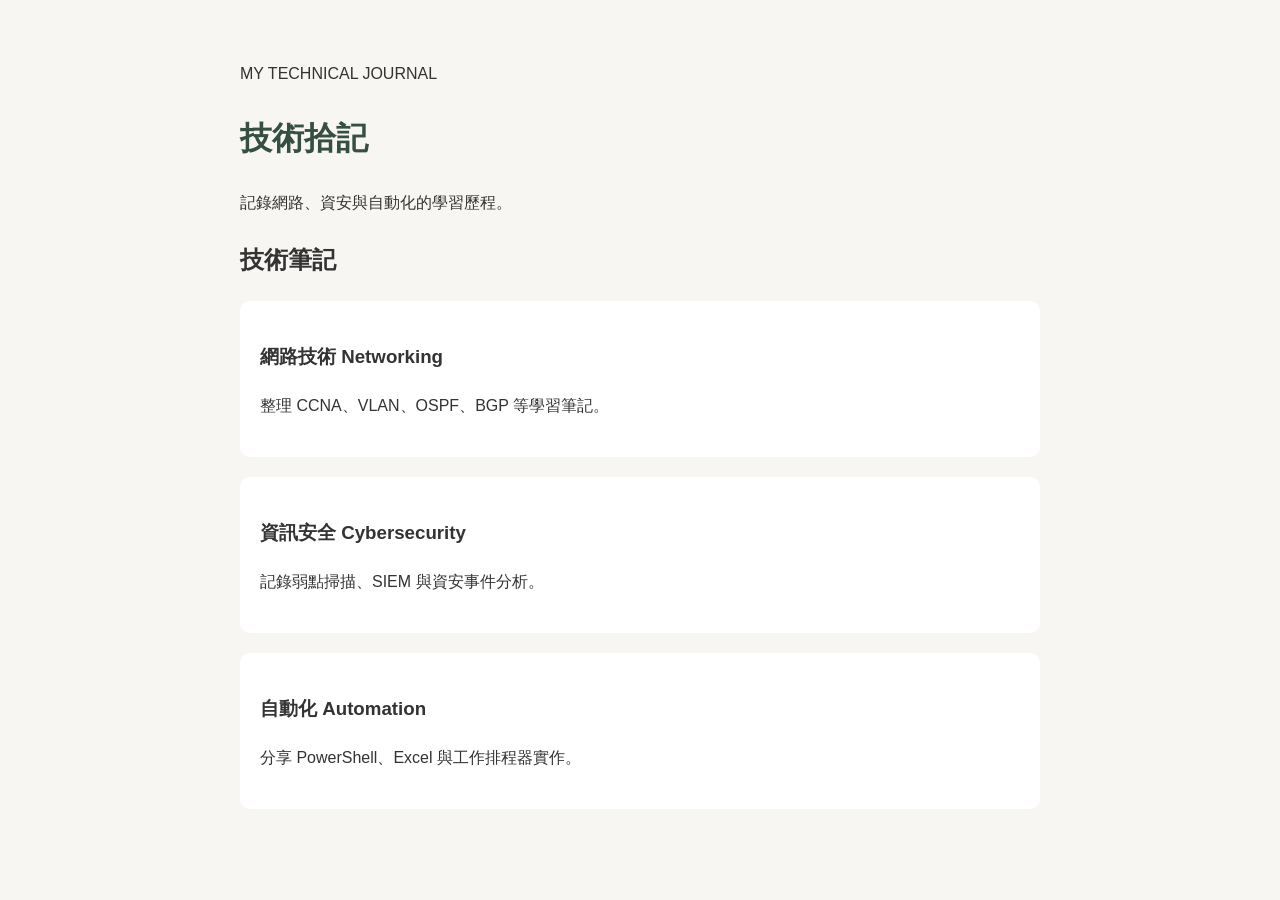
==== index.html @ 9b8f561e "Update index.html" ====
<!DOCTYPE html>
<html lang="zh-Hant">
<head>
  <meta charset="UTF-8">
  <meta name="viewport" content="width=device-width, initial-scale=1.0">
  <title>技術筆記 | Technical Notes</title>
  <style>
    body {
      max-width: 800px;
      margin: 60px auto;
      padding: 0 24px;
      background: #f7f6f2;
      color: #333;
      font-family: Arial, sans-serif;
      line-height: 1.8;
    }
    h1 { color: #354f42; }
    a { color: #47745d; }
    article {
      background: white;
      padding: 20px;
      margin: 20px 0;
      border-radius: 10px;
    }
  </style>
</head>
<body>
  <p>MY TECHNICAL JOURNAL</p>
  <h1>技術拾記</h1>
  <p>記錄網路、資安與自動化的學習歷程。</p>

  <h2>技術筆記</h2>

  <article>
    <h3>網路技術 Networking</h3>
    <p>整理 CCNA、VLAN、OSPF、BGP 等學習筆記。</p>
  </article>

  <article>
    <h3>資訊安全 Cybersecurity</h3>
    <p>記錄弱點掃描、SIEM 與資安事件分析。</p>
  </article>

  <article>
    <h3>自動化 Automation</h3>
    <p>分享 PowerShell、Excel 與工作排程器實作。</p>
  </article>
</body>
</html>
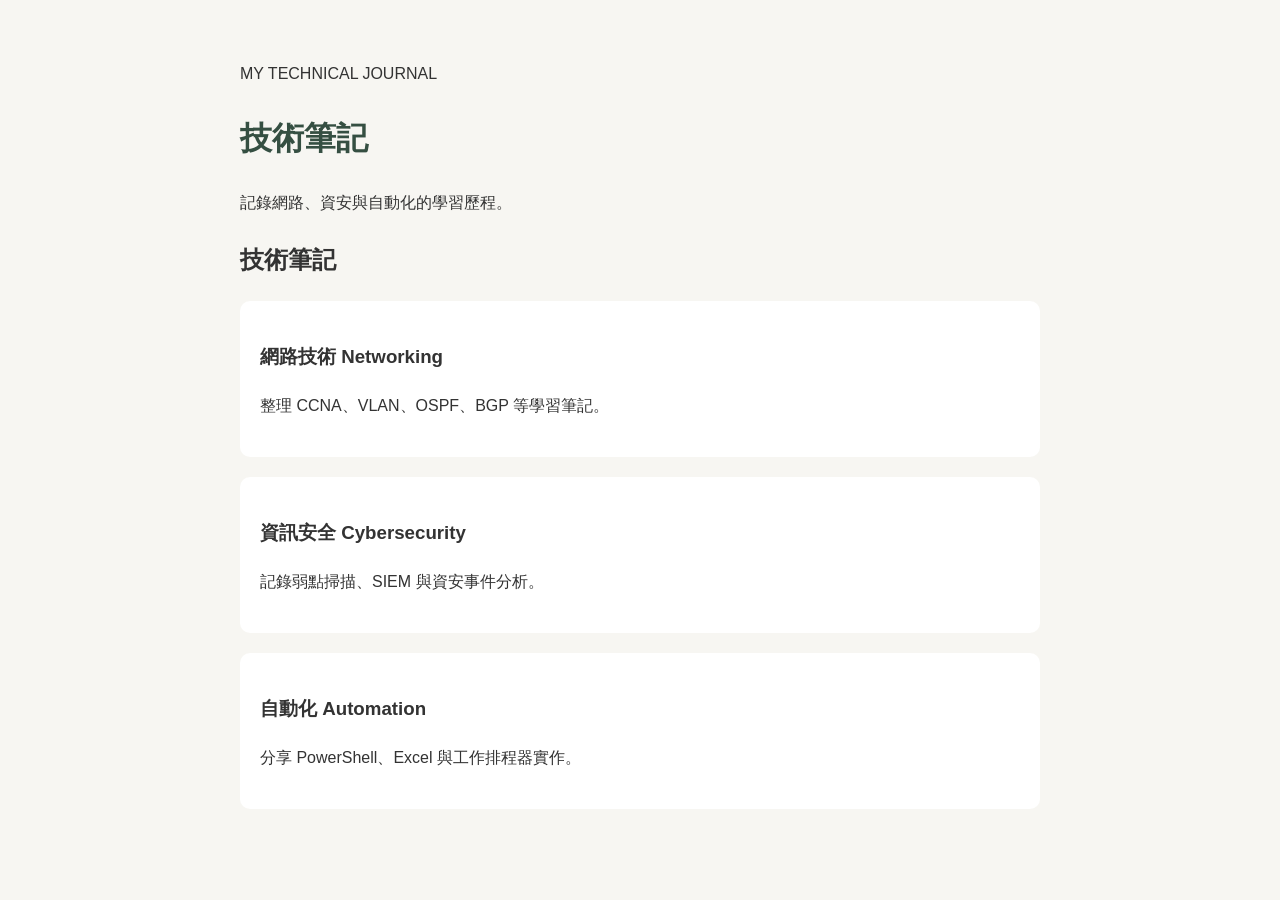
==== commit 5c6215e8: "Update index.html" ====
--- a/index.html
+++ b/index.html
@@ -27,7 +27,7 @@
 </head>
 <body>
   <p>MY TECHNICAL JOURNAL</p>
-  <h1>技術拾記</h1>
+  <h1>技術筆記</h1>
   <p>記錄網路、資安與自動化的學習歷程。</p>
 
   <h2>技術筆記</h2>
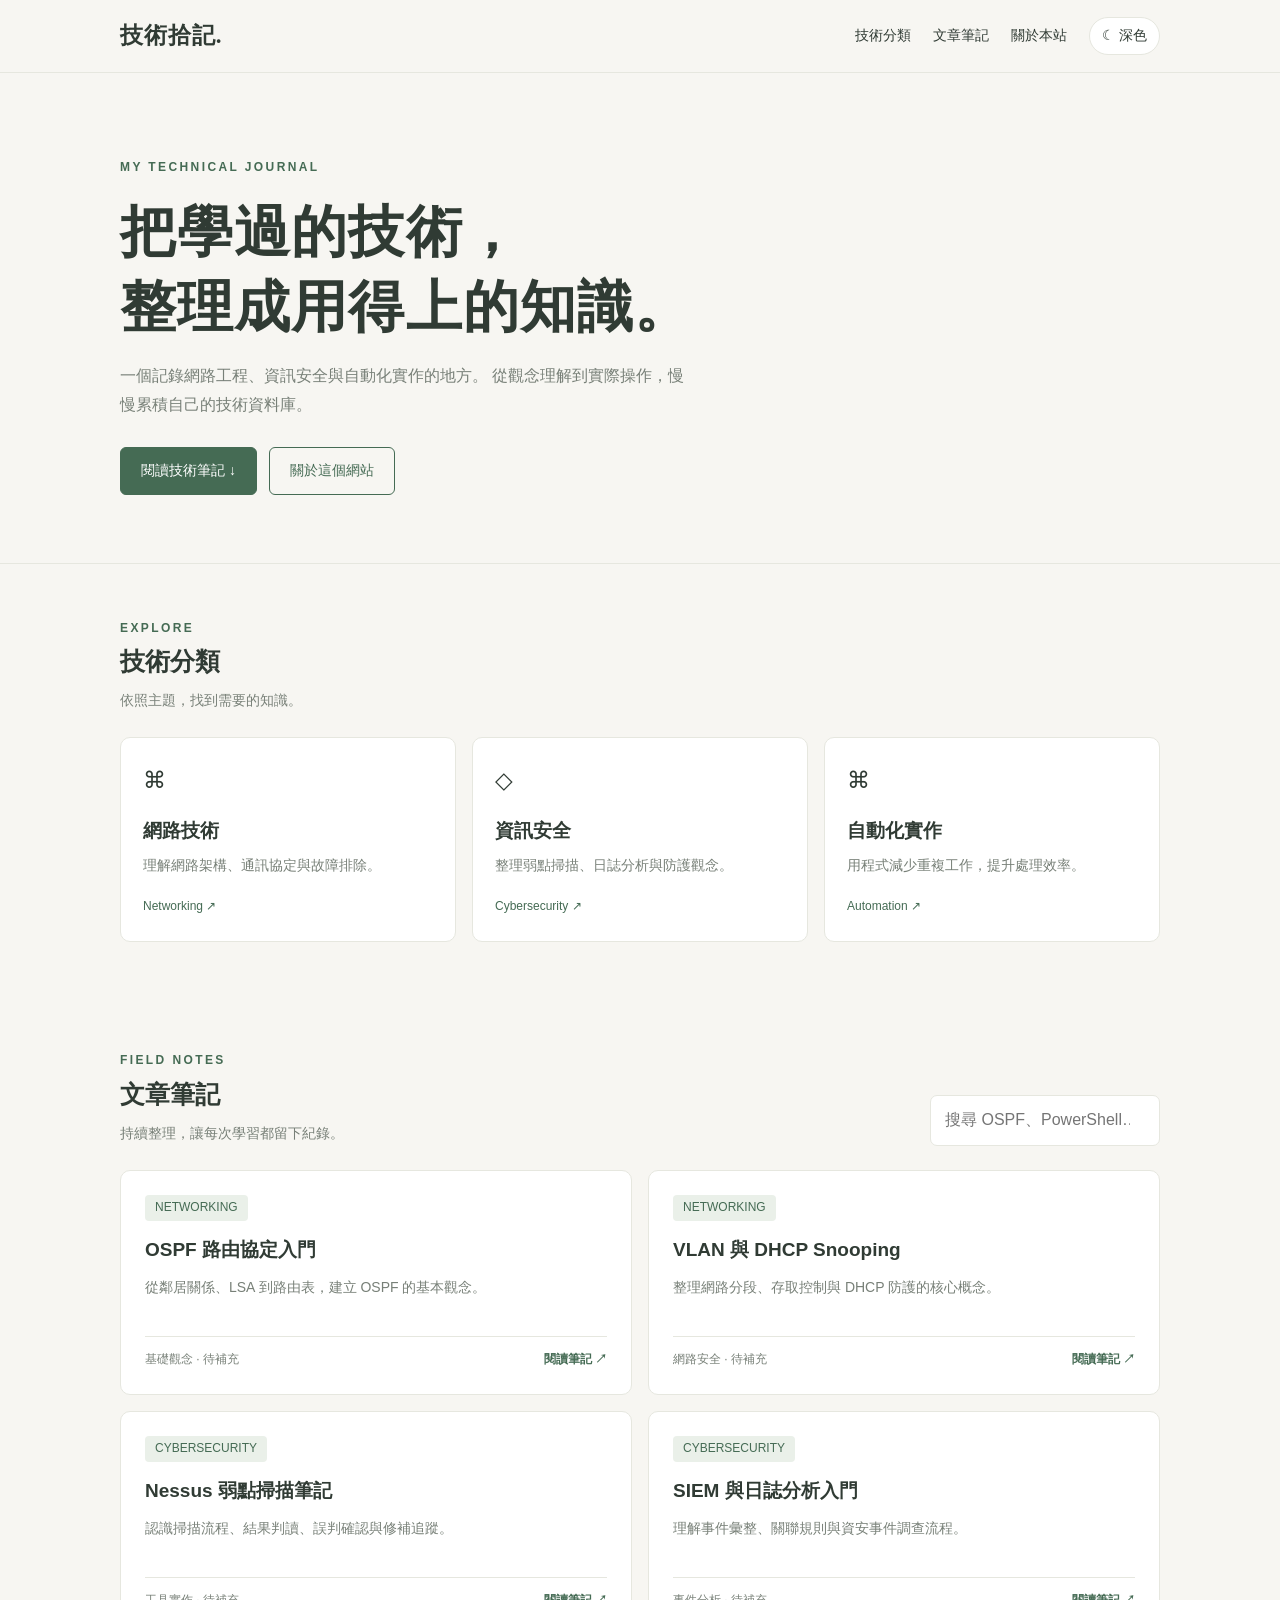
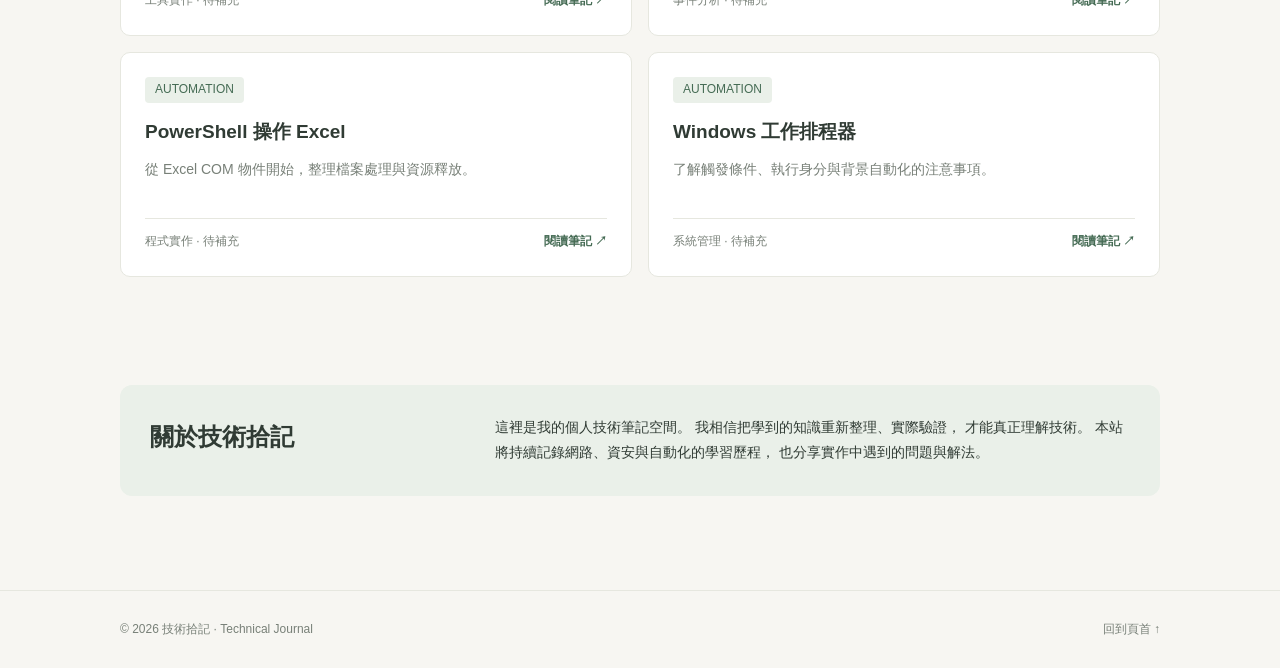
==== commit d5f49c66: "Update index.html" ====
--- a/index.html
+++ b/index.html
@@ -3,48 +3,547 @@
 <html lang="zh-Hant">
 <head>
   <meta charset="UTF-8">
-  <meta name="viewport" content="width=device-width, initial-scale=1.0">
-  <title>技術筆記 | Technical Notes</title>
+  <meta name="viewport" content="width=device-width, initial-scale=1">
+  <meta name="theme-color" content="#f7f6f2">
+  <meta name="description" content="整理網路工程、資訊安全與自動化技術的學習筆記。">
+  <title>技術拾記 | Technical Journal</title>
+
   <style>
+    :root {
+      color-scheme: light;
+      --bg: #f7f6f2;
+      --surface: #ffffff;
+      --text: #303b34;
+      --muted: #788078;
+      --accent: #456b54;
+      --border: #e6e7df;
+      --soft: #eaf0e9;
+      --code: #edf0e9;
+    }
+
+    body.dark {
+      color-scheme: dark;
+      --bg: #1d2420;
+      --surface: #28312b;
+      --text: #e7ece6;
+      --muted: #b1bcb2;
+      --accent: #a8c9ad;
+      --border: #414a42;
+      --soft: #344438;
+      --code: #313b34;
+    }
+
+    * { box-sizing: border-box; }
+
+    html { scroll-behavior: smooth; }
+
     body {
-      max-width: 800px;
-      margin: 60px auto;
-      padding: 0 24px;
-      background: #f7f6f2;
-      color: #333;
-      font-family: Arial, sans-serif;
+      margin: 0;
+      background: var(--bg);
+      color: var(--text);
+      font-family: -apple-system, BlinkMacSystemFont,
+        "Segoe UI", "Noto Sans TC", sans-serif;
       line-height: 1.8;
-    }
-    h1 { color: #354f42; }
-    a { color: #47745d; }
-    article {
-      background: white;
-      padding: 20px;
-      margin: 20px 0;
+      transition: background .2s, color .2s;
+    }
+
+    a {
+      color: inherit;
+      text-decoration: none;
+    }
+
+    a:focus-visible, button:focus-visible,
+    input:focus-visible {
+      outline: 2px solid var(--accent);
+      outline-offset: 4px;
+    }
+
+    button, input { font: inherit; }
+
+    button { cursor: pointer; }
+
+    .wrap {
+      width: min(1040px, calc(100% - 40px));
+      margin: auto;
+    }
+
+    .topbar {
+      border-bottom: 1px solid var(--border);
+      background: var(--bg);
+    }
+
+    .nav {
+      min-height: 72px;
+      display: flex;
+      align-items: center;
+      justify-content: space-between;
+      gap: 20px;
+    }
+
+    .brand {
+      font-family: Georgia, serif;
+      font-size: 23px;
+      font-weight: 700;
+      letter-spacing: .04em;
+    }
+
+    .navlinks {
+      display: flex;
+      align-items: center;
+      gap: 22px;
+      font-size: 14px;
+    }
+
+    .navlinks a:hover { color: var(--accent); }
+
+    .theme-btn {
+      background: var(--surface);
+      color: var(--text);
+      border: 1px solid var(--border);
+      border-radius: 50px;
+      padding: 5px 12px;
+    }
+
+    .hero {
+      padding: 84px 0 68px;
+      border-bottom: 1px solid var(--border);
+    }
+
+    .eyebrow {
+      color: var(--accent);
+      font-size: 12px;
+      letter-spacing: .2em;
+      font-weight: 700;
+    }
+
+    h1, h2, h3, p { margin-top: 0; }
+
+    h1 {
+      max-width: 700px;
+      margin: 16px 0;
+      font-family: Georgia, "Noto Serif TC", serif;
+      font-size: clamp(34px, 6vw, 56px);
+      line-height: 1.35;
+      letter-spacing: .02em;
+    }
+
+    .hero-desc {
+      max-width: 570px;
+      color: var(--muted);
+      font-size: 16px;
+    }
+
+    .hero-actions {
+      display: flex;
+      flex-wrap: wrap;
+      gap: 12px;
+      margin-top: 28px;
+    }
+
+    .btn {
+      display: inline-block;
+      padding: 10px 20px;
+      border-radius: 6px;
+      font-size: 14px;
+      border: 1px solid var(--accent);
+    }
+
+    .btn-primary {
+      background: var(--accent);
+      color: #fff;
+    }
+
+    body.dark .btn-primary { color: #1d2420; }
+
+    .btn-secondary { color: var(--accent); }
+
+    .section { padding: 54px 0; }
+
+    .section-head {
+      display: flex;
+      align-items: end;
+      justify-content: space-between;
+      gap: 20px;
+      margin-bottom: 24px;
+    }
+
+    .section-head h2 {
+      font-size: 25px;
+      margin-bottom: 4px;
+    }
+
+    .section-head p {
+      color: var(--muted);
+      margin-bottom: 0;
+      font-size: 14px;
+    }
+
+    .categories {
+      display: grid;
+      grid-template-columns: repeat(3, minmax(0, 1fr));
+      gap: 16px;
+    }
+
+    .category {
+      background: var(--surface);
+      border: 1px solid var(--border);
       border-radius: 10px;
+      padding: 22px;
+      transition: transform .2s, border-color .2s;
+    }
+
+    .category:hover {
+      transform: translateY(-3px);
+      border-color: var(--accent);
+    }
+
+    .category-icon {
+      font-size: 23px;
+      margin-bottom: 12px;
+    }
+
+    .category h3 { margin-bottom: 6px; }
+
+    .category p {
+      color: var(--muted);
+      font-size: 14px;
+      margin-bottom: 12px;
+    }
+
+    .category small {
+      color: var(--accent);
+      font-size: 12px;
+    }
+
+    .searchbox {
+      width: min(340px, 100%);
+      padding: 10px 14px;
+      border: 1px solid var(--border);
+      border-radius: 7px;
+      background: var(--surface);
+      color: var(--text);
+    }
+
+    .articles {
+      display: grid;
+      grid-template-columns: repeat(2, minmax(0, 1fr));
+      gap: 16px;
+    }
+
+    .article {
+      background: var(--surface);
+      border: 1px solid var(--border);
+      border-radius: 10px;
+      padding: 24px;
+      display: flex;
+      flex-direction: column;
+      min-height: 225px;
+    }
+
+    .article[hidden] { display: none; }
+
+    .tag {
+      color: var(--accent);
+      background: var(--soft);
+      display: inline-block;
+      width: fit-content;
+      padding: 2px 10px;
+      border-radius: 4px;
+      font-size: 12px;
+      margin-bottom: 12px;
+    }
+
+    .article h3 {
+      font-size: 19px;
+      margin-bottom: 8px;
+    }
+
+    .article p {
+      color: var(--muted);
+      font-size: 14px;
+      margin-bottom: 18px;
+    }
+
+    .article-foot {
+      margin-top: auto;
+      padding-top: 12px;
+      border-top: 1px solid var(--border);
+      display: flex;
+      justify-content: space-between;
+      gap: 10px;
+      color: var(--muted);
+      font-size: 12px;
+    }
+
+    .article-foot a {
+      color: var(--accent);
+      font-weight: 600;
+    }
+
+    .empty {
+      display: none;
+      color: var(--muted);
+      padding: 20px 0;
+    }
+
+    .about {
+      background: var(--soft);
+      border-radius: 12px;
+      padding: 30px;
+      display: grid;
+      grid-template-columns: 1fr 2fr;
+      gap: 28px;
+    }
+
+    .about h2 { margin-bottom: 0; }
+
+    .about p {
+      margin-bottom: 0;
+      font-size: 14px;
+    }
+
+    footer {
+      margin-top: 40px;
+      border-top: 1px solid var(--border);
+      padding: 28px 0;
+      color: var(--muted);
+      font-size: 12px;
+    }
+
+    .footer-inner {
+      display: flex;
+      justify-content: space-between;
+      flex-wrap: wrap;
+      gap: 12px;
+    }
+
+    @media (max-width: 680px) {
+      .wrap { width: calc(100% - 32px); }
+      .nav { min-height: 64px; flex-wrap: wrap; padding: 12px 0; }
+      .navlinks { gap: 12px; font-size: 12px; }
+      .brand { font-size: 20px; }
+      .hero { padding: 56px 0 48px; }
+      .categories, .articles { grid-template-columns: 1fr; }
+      .section { padding: 40px 0; }
+      .section-head { align-items: stretch; flex-direction: column; }
+      .searchbox { width: 100%; }
+      .about { grid-template-columns: 1fr; gap: 12px; padding: 22px; }
     }
   </style>
 </head>
+
 <body>
-  <p>MY TECHNICAL JOURNAL</p>
-  <h1>技術筆記</h1>
-  <p>記錄網路、資安與自動化的學習歷程。</p>
-
-  <h2>技術筆記</h2>
-
-  <article>
-    <h3>網路技術 Networking</h3>
-    <p>整理 CCNA、VLAN、OSPF、BGP 等學習筆記。</p>
-  </article>
-
-  <article>
-    <h3>資訊安全 Cybersecurity</h3>
-    <p>記錄弱點掃描、SIEM 與資安事件分析。</p>
-  </article>
-
-  <article>
-    <h3>自動化 Automation</h3>
-    <p>分享 PowerShell、Excel 與工作排程器實作。</p>
-  </article>
+  <header class="topbar">
+    <div class="wrap nav">
+      <a class="brand" href="#home">技術拾記.</a>
+
+      <nav class="navlinks" aria-label="主要導覽">
+        <a href="#categories">技術分類</a>
+        <a href="#articles">文章筆記</a>
+        <a href="#about">關於本站</a>
+        <button class="theme-btn" id="themeToggle"
+          type="button" aria-pressed="false">☾ 深色</button>
+      </nav>
+    </div>
+  </header>
+
+  <main>
+    <section class="hero" id="home">
+      <div class="wrap">
+        <div class="eyebrow">MY TECHNICAL JOURNAL</div>
+        <h1>把學過的技術，<br>整理成用得上的知識。</h1>
+        <p class="hero-desc">
+          一個記錄網路工程、資訊安全與自動化實作的地方。
+          從觀念理解到實際操作，慢慢累積自己的技術資料庫。
+        </p>
+        <div class="hero-actions">
+          <a class="btn btn-primary" href="#articles">閱讀技術筆記 ↓</a>
+          <a class="btn btn-secondary" href="#about">關於這個網站</a>
+        </div>
+      </div>
+    </section>
+
+    <section class="section" id="categories">
+      <div class="wrap">
+        <div class="section-head">
+          <div>
+            <div class="eyebrow">EXPLORE</div>
+            <h2>技術分類</h2>
+            <p>依照主題，找到需要的知識。</p>
+          </div>
+        </div>
+
+        <div class="categories">
+          <a class="category" href="#articles" data-filter="network">
+            <div class="category-icon">⌘</div>
+            <h3>網路技術</h3>
+            <p>理解網路架構、通訊協定與故障排除。</p>
+            <small>Networking ↗</small>
+          </a>
+
+          <a class="category" href="#articles" data-filter="security">
+            <div class="category-icon">◇</div>
+            <h3>資訊安全</h3>
+            <p>整理弱點掃描、日誌分析與防護觀念。</p>
+            <small>Cybersecurity ↗</small>
+          </a>
+
+          <a class="category" href="#articles" data-filter="automation">
+            <div class="category-icon">⌘</div>
+            <h3>自動化實作</h3>
+            <p>用程式減少重複工作，提升處理效率。</p>
+            <small>Automation ↗</small>
+          </a>
+        </div>
+      </div>
+    </section>
+
+    <section class="section" id="articles">
+      <div class="wrap">
+        <div class="section-head">
+          <div>
+            <div class="eyebrow">FIELD NOTES</div>
+            <h2>文章筆記</h2>
+            <p>持續整理，讓每次學習都留下紀錄。</p>
+          </div>
+          <label>
+            <span hidden>搜尋文章</span>
+            <input class="searchbox" id="search"
+              type="search" placeholder="搜尋 OSPF、PowerShell…"
+              aria-label="搜尋文章">
+          </label>
+        </div>
+
+        <div class="articles" id="articleList">
+          <article class="article" data-category="network">
+            <span class="tag">NETWORKING</span>
+            <h3>OSPF 路由協定入門</h3>
+            <p>從鄰居關係、LSA 到路由表，建立 OSPF 的基本觀念。</p>
+            <div class="article-foot">
+              <span>基礎觀念 · 待補充</span>
+              <a href="notes/ospf.html">閱讀筆記 ↗</a>
+            </div>
+          </article>
+
+          <article class="article" data-category="network">
+            <span class="tag">NETWORKING</span>
+            <h3>VLAN 與 DHCP Snooping</h3>
+            <p>整理網路分段、存取控制與 DHCP 防護的核心概念。</p>
+            <div class="article-foot">
+              <span>網路安全 · 待補充</span>
+              <a href="notes/vlan-dhcp-snooping.html">閱讀筆記 ↗</a>
+            </div>
+          </article>
+
+          <article class="article" data-category="security">
+            <span class="tag">CYBERSECURITY</span>
+            <h3>Nessus 弱點掃描筆記</h3>
+            <p>認識掃描流程、結果判讀、誤判確認與修補追蹤。</p>
+            <div class="article-foot">
+              <span>工具實作 · 待補充</span>
+              <a href="notes/nessus.html">閱讀筆記 ↗</a>
+            </div>
+          </article>
+
+          <article class="article" data-category="security">
+            <span class="tag">CYBERSECURITY</span>
+            <h3>SIEM 與日誌分析入門</h3>
+            <p>理解事件彙整、關聯規則與資安事件調查流程。</p>
+            <div class="article-foot">
+              <span>事件分析 · 待補充</span>
+              <a href="notes/siem.html">閱讀筆記 ↗</a>
+            </div>
+          </article>
+
+          <article class="article" data-category="automation">
+            <span class="tag">AUTOMATION</span>
+            <h3>PowerShell 操作 Excel</h3>
+            <p>從 Excel COM 物件開始，整理檔案處理與資源釋放。</p>
+            <div class="article-foot">
+              <span>程式實作 · 待補充</span>
+              <a href="notes/powershell-excel.html">閱讀筆記 ↗</a>
+            </div>
+          </article>
+
+          <article class="article" data-category="automation">
+            <span class="tag">AUTOMATION</span>
+            <h3>Windows 工作排程器</h3>
+            <p>了解觸發條件、執行身分與背景自動化的注意事項。</p>
+            <div class="article-foot">
+              <span>系統管理 · 待補充</span>
+              <a href="notes/task-scheduler.html">閱讀筆記 ↗</a>
+            </div>
+          </article>
+        </div>
+
+        <p class="empty" id="emptyMessage">找不到符合條件的筆記，試試其他關鍵字。</p>
+      </div>
+    </section>
+
+    <section class="section" id="about">
+      <div class="wrap">
+        <div class="about">
+          <h2>關於技術拾記</h2>
+          <p>
+            這裡是我的個人技術筆記空間。
+            我相信把學到的知識重新整理、實際驗證，
+            才能真正理解技術。
+            本站將持續記錄網路、資安與自動化的學習歷程，
+            也分享實作中遇到的問題與解法。
+          </p>
+        </div>
+      </div>
+    </section>
+  </main>
+
+  <footer>
+    <div class="wrap footer-inner">
+      <span>© <span id="year"></span> 技術拾記 · Technical Journal</span>
+      <a href="#home">回到頁首 ↑</a>
+    </div>
+  </footer>
+
+  <script>
+    const search = document.getElementById("search");
+    const articles = [...document.querySelectorAll(".article")];
+    const emptyMessage = document.getElementById("emptyMessage");
+    const themeToggle = document.getElementById("themeToggle");
+
+    function filterArticles(category = "all") {
+      const keyword = search.value.trim().toLowerCase();
+      let visibleCount = 0;
+
+      articles.forEach(article => {
+        const matchesCategory =
+          category === "all" || article.dataset.category === category;
+        const matchesKeyword =
+          article.textContent.toLowerCase().includes(keyword);
+        const visible = matchesCategory && matchesKeyword;
+
+        article.hidden = !visible;
+        if (visible) visibleCount++;
+      });
+
+      emptyMessage.style.display = visibleCount ? "none" : "block";
+    }
+
+    search.addEventListener("input", () => filterArticles());
+
+    document.querySelectorAll("[data-filter]").forEach(link => {
+      link.addEventListener("click", () => {
+        search.value = "";
+        filterArticles(link.dataset.filter);
+      });
+    });
+
+    themeToggle.addEventListener("click", () => {
+      const dark = document.body.classList.toggle("dark");
+      themeToggle.textContent = dark ? "☀ 淺色" : "☾ 深色";
+      themeToggle.setAttribute("aria-pressed", String(dark));
+    });
+
+    document.getElementById("year").textContent =
+      new Date().getFullYear();
+  </script>
 </body>
 </html>
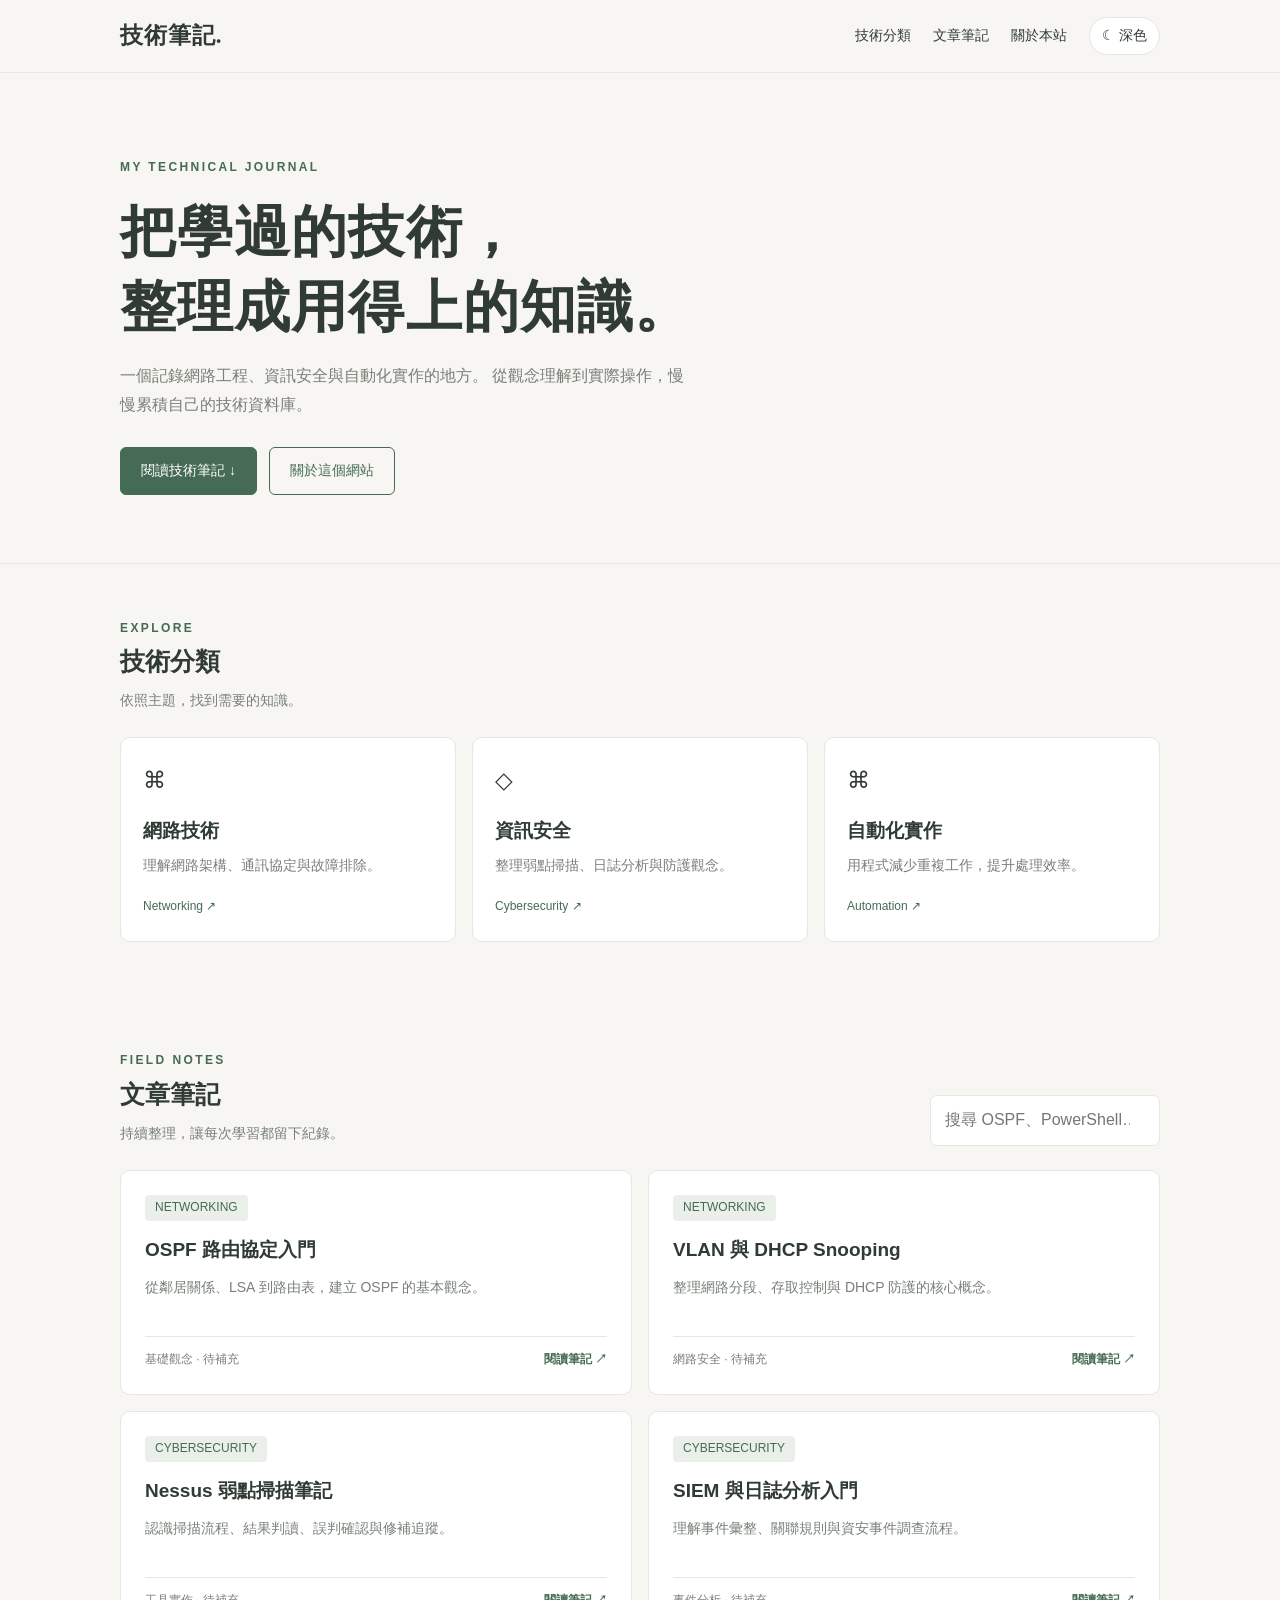
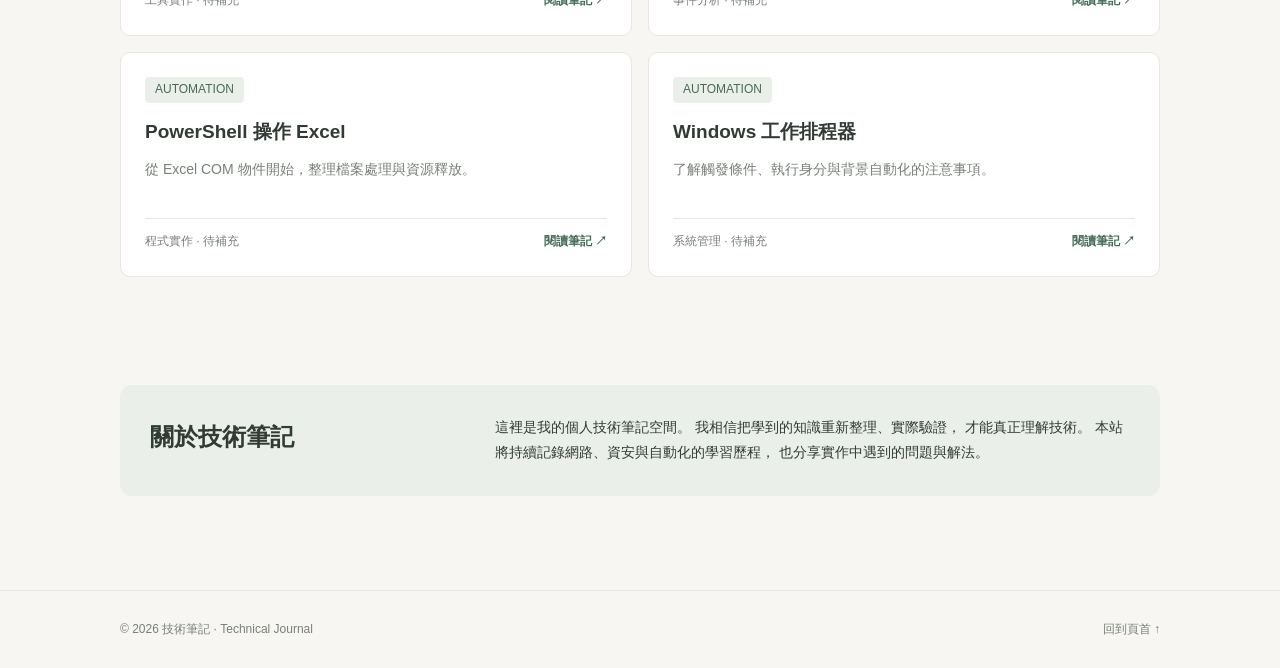
==== commit c12b8479: "Update index.html" ====
--- a/index.html
+++ b/index.html
@@ -6,7 +6,7 @@
   <meta name="viewport" content="width=device-width, initial-scale=1">
   <meta name="theme-color" content="#f7f6f2">
   <meta name="description" content="整理網路工程、資訊安全與自動化技術的學習筆記。">
-  <title>技術拾記 | Technical Journal</title>
+  <title>技術筆記 | Technical Journal</title>
 
   <style>
     :root {
@@ -335,7 +335,7 @@
 <body>
   <header class="topbar">
     <div class="wrap nav">
-      <a class="brand" href="#home">技術拾記.</a>
+      <a class="brand" href="#home">技術筆記.</a>
 
       <nav class="navlinks" aria-label="主要導覽">
         <a href="#categories">技術分類</a>
@@ -483,7 +483,7 @@
     <section class="section" id="about">
       <div class="wrap">
         <div class="about">
-          <h2>關於技術拾記</h2>
+          <h2>關於技術筆記</h2>
           <p>
             這裡是我的個人技術筆記空間。
             我相信把學到的知識重新整理、實際驗證，
@@ -498,7 +498,7 @@
 
   <footer>
     <div class="wrap footer-inner">
-      <span>© <span id="year"></span> 技術拾記 · Technical Journal</span>
+      <span>© <span id="year"></span> 技術筆記 · Technical Journal</span>
       <a href="#home">回到頁首 ↑</a>
     </div>
   </footer>
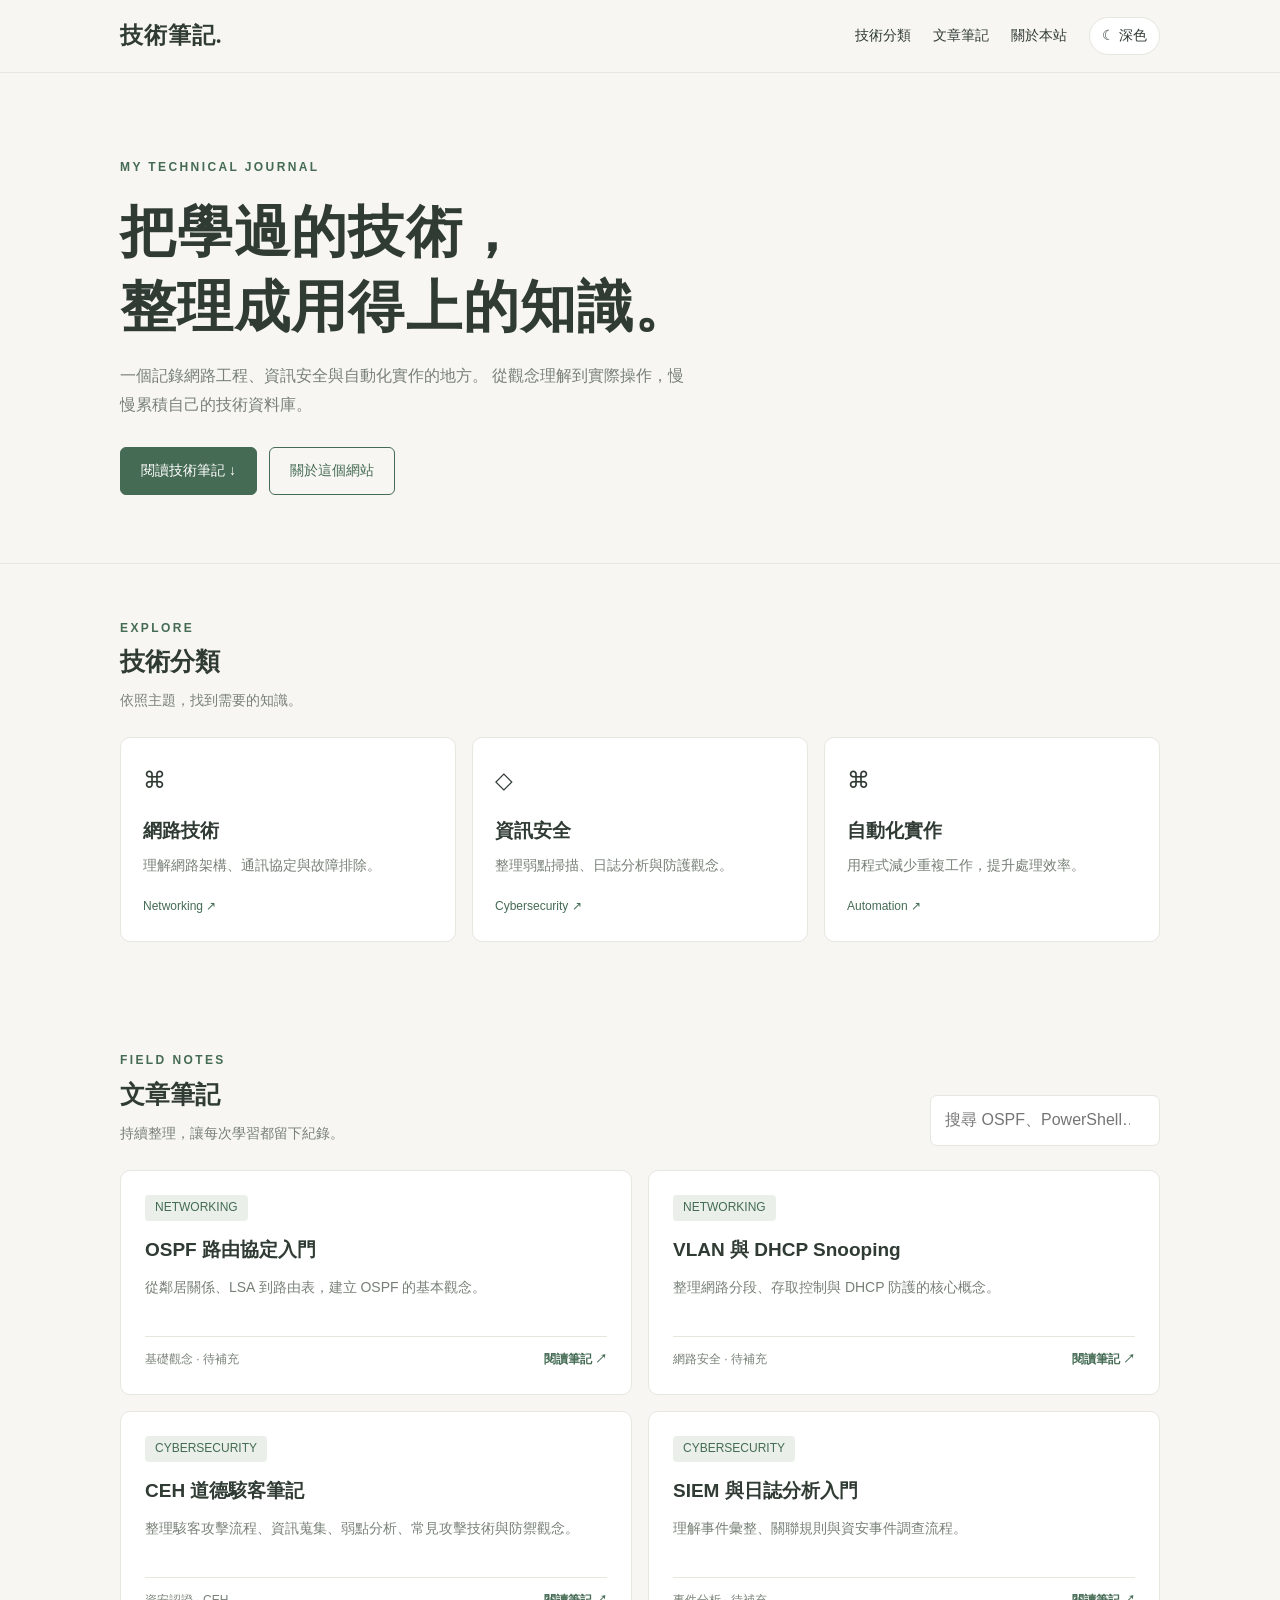
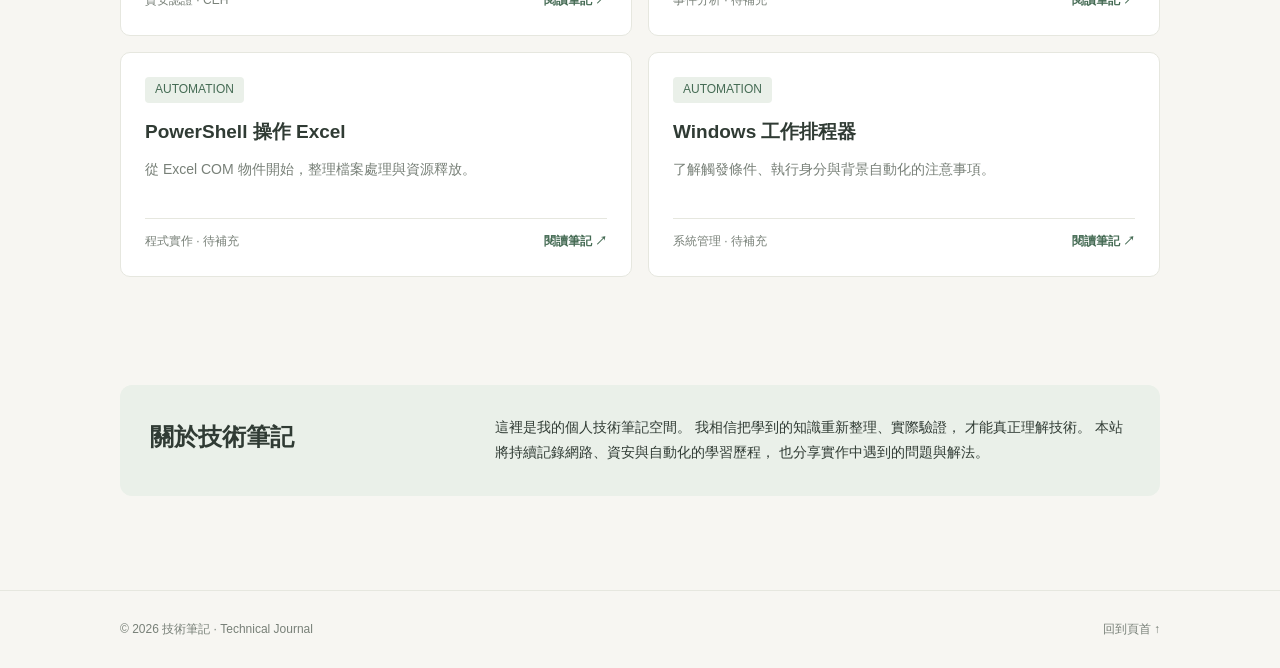
==== commit e11e2d8c: "Update index.html" ====
--- a/index.html
+++ b/index.html
@@ -6,330 +6,11 @@
   <meta name="viewport" content="width=device-width, initial-scale=1">
   <meta name="theme-color" content="#f7f6f2">
   <meta name="description" content="整理網路工程、資訊安全與自動化技術的學習筆記。">
+
   <title>技術筆記 | Technical Journal</title>
 
-  <style>
-    :root {
-      color-scheme: light;
-      --bg: #f7f6f2;
-      --surface: #ffffff;
-      --text: #303b34;
-      --muted: #788078;
-      --accent: #456b54;
-      --border: #e6e7df;
-      --soft: #eaf0e9;
-      --code: #edf0e9;
-    }
-
-    body.dark {
-      color-scheme: dark;
-      --bg: #1d2420;
-      --surface: #28312b;
-      --text: #e7ece6;
-      --muted: #b1bcb2;
-      --accent: #a8c9ad;
-      --border: #414a42;
-      --soft: #344438;
-      --code: #313b34;
-    }
-
-    * { box-sizing: border-box; }
-
-    html { scroll-behavior: smooth; }
-
-    body {
-      margin: 0;
-      background: var(--bg);
-      color: var(--text);
-      font-family: -apple-system, BlinkMacSystemFont,
-        "Segoe UI", "Noto Sans TC", sans-serif;
-      line-height: 1.8;
-      transition: background .2s, color .2s;
-    }
-
-    a {
-      color: inherit;
-      text-decoration: none;
-    }
-
-    a:focus-visible, button:focus-visible,
-    input:focus-visible {
-      outline: 2px solid var(--accent);
-      outline-offset: 4px;
-    }
-
-    button, input { font: inherit; }
-
-    button { cursor: pointer; }
-
-    .wrap {
-      width: min(1040px, calc(100% - 40px));
-      margin: auto;
-    }
-
-    .topbar {
-      border-bottom: 1px solid var(--border);
-      background: var(--bg);
-    }
-
-    .nav {
-      min-height: 72px;
-      display: flex;
-      align-items: center;
-      justify-content: space-between;
-      gap: 20px;
-    }
-
-    .brand {
-      font-family: Georgia, serif;
-      font-size: 23px;
-      font-weight: 700;
-      letter-spacing: .04em;
-    }
-
-    .navlinks {
-      display: flex;
-      align-items: center;
-      gap: 22px;
-      font-size: 14px;
-    }
-
-    .navlinks a:hover { color: var(--accent); }
-
-    .theme-btn {
-      background: var(--surface);
-      color: var(--text);
-      border: 1px solid var(--border);
-      border-radius: 50px;
-      padding: 5px 12px;
-    }
-
-    .hero {
-      padding: 84px 0 68px;
-      border-bottom: 1px solid var(--border);
-    }
-
-    .eyebrow {
-      color: var(--accent);
-      font-size: 12px;
-      letter-spacing: .2em;
-      font-weight: 700;
-    }
-
-    h1, h2, h3, p { margin-top: 0; }
-
-    h1 {
-      max-width: 700px;
-      margin: 16px 0;
-      font-family: Georgia, "Noto Serif TC", serif;
-      font-size: clamp(34px, 6vw, 56px);
-      line-height: 1.35;
-      letter-spacing: .02em;
-    }
-
-    .hero-desc {
-      max-width: 570px;
-      color: var(--muted);
-      font-size: 16px;
-    }
-
-    .hero-actions {
-      display: flex;
-      flex-wrap: wrap;
-      gap: 12px;
-      margin-top: 28px;
-    }
-
-    .btn {
-      display: inline-block;
-      padding: 10px 20px;
-      border-radius: 6px;
-      font-size: 14px;
-      border: 1px solid var(--accent);
-    }
-
-    .btn-primary {
-      background: var(--accent);
-      color: #fff;
-    }
-
-    body.dark .btn-primary { color: #1d2420; }
-
-    .btn-secondary { color: var(--accent); }
-
-    .section { padding: 54px 0; }
-
-    .section-head {
-      display: flex;
-      align-items: end;
-      justify-content: space-between;
-      gap: 20px;
-      margin-bottom: 24px;
-    }
-
-    .section-head h2 {
-      font-size: 25px;
-      margin-bottom: 4px;
-    }
-
-    .section-head p {
-      color: var(--muted);
-      margin-bottom: 0;
-      font-size: 14px;
-    }
-
-    .categories {
-      display: grid;
-      grid-template-columns: repeat(3, minmax(0, 1fr));
-      gap: 16px;
-    }
-
-    .category {
-      background: var(--surface);
-      border: 1px solid var(--border);
-      border-radius: 10px;
-      padding: 22px;
-      transition: transform .2s, border-color .2s;
-    }
-
-    .category:hover {
-      transform: translateY(-3px);
-      border-color: var(--accent);
-    }
-
-    .category-icon {
-      font-size: 23px;
-      margin-bottom: 12px;
-    }
-
-    .category h3 { margin-bottom: 6px; }
-
-    .category p {
-      color: var(--muted);
-      font-size: 14px;
-      margin-bottom: 12px;
-    }
-
-    .category small {
-      color: var(--accent);
-      font-size: 12px;
-    }
-
-    .searchbox {
-      width: min(340px, 100%);
-      padding: 10px 14px;
-      border: 1px solid var(--border);
-      border-radius: 7px;
-      background: var(--surface);
-      color: var(--text);
-    }
-
-    .articles {
-      display: grid;
-      grid-template-columns: repeat(2, minmax(0, 1fr));
-      gap: 16px;
-    }
-
-    .article {
-      background: var(--surface);
-      border: 1px solid var(--border);
-      border-radius: 10px;
-      padding: 24px;
-      display: flex;
-      flex-direction: column;
-      min-height: 225px;
-    }
-
-    .article[hidden] { display: none; }
-
-    .tag {
-      color: var(--accent);
-      background: var(--soft);
-      display: inline-block;
-      width: fit-content;
-      padding: 2px 10px;
-      border-radius: 4px;
-      font-size: 12px;
-      margin-bottom: 12px;
-    }
-
-    .article h3 {
-      font-size: 19px;
-      margin-bottom: 8px;
-    }
-
-    .article p {
-      color: var(--muted);
-      font-size: 14px;
-      margin-bottom: 18px;
-    }
-
-    .article-foot {
-      margin-top: auto;
-      padding-top: 12px;
-      border-top: 1px solid var(--border);
-      display: flex;
-      justify-content: space-between;
-      gap: 10px;
-      color: var(--muted);
-      font-size: 12px;
-    }
-
-    .article-foot a {
-      color: var(--accent);
-      font-weight: 600;
-    }
-
-    .empty {
-      display: none;
-      color: var(--muted);
-      padding: 20px 0;
-    }
-
-    .about {
-      background: var(--soft);
-      border-radius: 12px;
-      padding: 30px;
-      display: grid;
-      grid-template-columns: 1fr 2fr;
-      gap: 28px;
-    }
-
-    .about h2 { margin-bottom: 0; }
-
-    .about p {
-      margin-bottom: 0;
-      font-size: 14px;
-    }
-
-    footer {
-      margin-top: 40px;
-      border-top: 1px solid var(--border);
-      padding: 28px 0;
-      color: var(--muted);
-      font-size: 12px;
-    }
-
-    .footer-inner {
-      display: flex;
-      justify-content: space-between;
-      flex-wrap: wrap;
-      gap: 12px;
-    }
-
-    @media (max-width: 680px) {
-      .wrap { width: calc(100% - 32px); }
-      .nav { min-height: 64px; flex-wrap: wrap; padding: 12px 0; }
-      .navlinks { gap: 12px; font-size: 12px; }
-      .brand { font-size: 20px; }
-      .hero { padding: 56px 0 48px; }
-      .categories, .articles { grid-template-columns: 1fr; }
-      .section { padding: 40px 0; }
-      .section-head { align-items: stretch; flex-direction: column; }
-      .searchbox { width: 100%; }
-      .about { grid-template-columns: 1fr; gap: 12px; padding: 22px; }
-    }
-  </style>
+  <!-- 載入外部 CSS -->
+  <link rel="stylesheet" href="style.css">
 </head>
 
 <body>
@@ -406,10 +87,12 @@
             <h2>文章筆記</h2>
             <p>持續整理，讓每次學習都留下紀錄。</p>
           </div>
+
           <label>
             <span hidden>搜尋文章</span>
             <input class="searchbox" id="search"
-              type="search" placeholder="搜尋 OSPF、PowerShell…"
+              type="search"
+              placeholder="搜尋 OSPF、PowerShell…"
               aria-label="搜尋文章">
           </label>
         </div>
@@ -435,15 +118,17 @@
             </div>
           </article>
 
+
           <article class="article" data-category="security">
             <span class="tag">CYBERSECURITY</span>
-            <h3>Nessus 弱點掃描筆記</h3>
-            <p>認識掃描流程、結果判讀、誤判確認與修補追蹤。</p>
-            <div class="article-foot">
-              <span>工具實作 · 待補充</span>
-              <a href="notes/nessus.html">閱讀筆記 ↗</a>
-            </div>
-          </article>
+            <h3>CEH 道德駭客筆記</h3>
+            <p>整理駭客攻擊流程、資訊蒐集、弱點分析、常見攻擊技術與防禦觀念。</p>
+            <div class="article-foot">
+              <span>資安認證 · CEH</span>
+              <a href="notes/ceh.html">閱讀筆記 ↗</a>
+            </div>
+          </article>
+
 
           <article class="article" data-category="security">
             <span class="tag">CYBERSECURITY</span>
@@ -476,7 +161,9 @@
           </article>
         </div>
 
-        <p class="empty" id="emptyMessage">找不到符合條件的筆記，試試其他關鍵字。</p>
+        <p class="empty" id="emptyMessage">
+          找不到符合條件的筆記，試試其他關鍵字。
+        </p>
       </div>
     </section>
 
@@ -515,16 +202,20 @@
 
       articles.forEach(article => {
         const matchesCategory =
-          category === "all" || article.dataset.category === category;
+          category === "all" ||
+          article.dataset.category === category;
+
         const matchesKeyword =
           article.textContent.toLowerCase().includes(keyword);
+
         const visible = matchesCategory && matchesKeyword;
-
         article.hidden = !visible;
+
         if (visible) visibleCount++;
       });
 
-      emptyMessage.style.display = visibleCount ? "none" : "block";
+      emptyMessage.style.display =
+        visibleCount ? "none" : "block";
     }
 
     search.addEventListener("input", () => filterArticles());
--- a/style.css
+++ b/style.css
@@ -0,0 +1,424 @@
+
+/* =========================
+   1. 全站色彩與基本設定
+   ========================= */
+
+:root {
+  color-scheme: light;
+  --bg: #f7f6f2;
+  --surface: #ffffff;
+  --text: #303b34;
+  --muted: #788078;
+  --accent: #456b54;
+  --border: #e6e7df;
+  --soft: #eaf0e9;
+}
+
+body.dark {
+  color-scheme: dark;
+  --bg: #1d2420;
+  --surface: #28312b;
+  --text: #e7ece6;
+  --muted: #b1bcb2;
+  --accent: #a8c9ad;
+  --border: #414a42;
+  --soft: #344438;
+}
+
+* {
+  box-sizing: border-box;
+}
+
+html {
+  scroll-behavior: smooth;
+}
+
+body {
+  margin: 0;
+  background: var(--bg);
+  color: var(--text);
+  font-family: -apple-system, BlinkMacSystemFont,
+    "Segoe UI", "Noto Sans TC", sans-serif;
+  line-height: 1.8;
+  transition: background .2s, color .2s;
+}
+
+a {
+  color: inherit;
+  text-decoration: none;
+}
+
+a:focus-visible,
+button:focus-visible,
+input:focus-visible {
+  outline: 2px solid var(--accent);
+  outline-offset: 4px;
+}
+
+button,
+input {
+  font: inherit;
+}
+
+button {
+  cursor: pointer;
+}
+
+.wrap {
+  width: min(1040px, calc(100% - 40px));
+  margin: auto;
+}
+
+/* =========================
+   2. 導覽列
+   ========================= */
+
+.topbar {
+  border-bottom: 1px solid var(--border);
+  background: var(--bg);
+}
+
+.nav {
+  min-height: 72px;
+  display: flex;
+  align-items: center;
+  justify-content: space-between;
+  gap: 20px;
+}
+
+.brand {
+  font-family: Georgia, serif;
+  font-size: 23px;
+  font-weight: 700;
+  letter-spacing: .04em;
+}
+
+.navlinks {
+  display: flex;
+  align-items: center;
+  gap: 22px;
+  font-size: 14px;
+}
+
+.navlinks a:hover {
+  color: var(--accent);
+}
+
+.theme-btn {
+  background: var(--surface);
+  color: var(--text);
+  border: 1px solid var(--border);
+  border-radius: 50px;
+  padding: 5px 12px;
+}
+
+/* =========================
+   3. 首頁主視覺
+   ========================= */
+
+.hero {
+  padding: 84px 0 68px;
+  border-bottom: 1px solid var(--border);
+}
+
+.eyebrow {
+  color: var(--accent);
+  font-size: 12px;
+  letter-spacing: .2em;
+  font-weight: 700;
+}
+
+h1,
+h2,
+h3,
+p {
+  margin-top: 0;
+}
+
+h1 {
+  max-width: 700px;
+  margin: 16px 0;
+  font-family: Georgia, "Noto Serif TC", serif;
+  font-size: clamp(34px, 6vw, 56px);
+  line-height: 1.35;
+  letter-spacing: .02em;
+}
+
+.hero-desc {
+  max-width: 570px;
+  color: var(--muted);
+  font-size: 16px;
+}
+
+.hero-actions {
+  display: flex;
+  flex-wrap: wrap;
+  gap: 12px;
+  margin-top: 28px;
+}
+
+.btn {
+  display: inline-block;
+  padding: 10px 20px;
+  border-radius: 6px;
+  font-size: 14px;
+  border: 1px solid var(--accent);
+}
+
+.btn-primary {
+  background: var(--accent);
+  color: #fff;
+}
+
+body.dark .btn-primary {
+  color: #1d2420;
+}
+
+.btn-secondary {
+  color: var(--accent);
+}
+
+/* =========================
+   4. 區塊標題
+   ========================= */
+
+.section {
+  padding: 54px 0;
+}
+
+.section-head {
+  display: flex;
+  align-items: end;
+  justify-content: space-between;
+  gap: 20px;
+  margin-bottom: 24px;
+}
+
+.section-head h2 {
+  font-size: 25px;
+  margin-bottom: 4px;
+}
+
+.section-head p {
+  color: var(--muted);
+  margin-bottom: 0;
+  font-size: 14px;
+}
+
+/* =========================
+   5. 技術分類卡片
+   ========================= */
+
+.categories {
+  display: grid;
+  grid-template-columns: repeat(3, minmax(0, 1fr));
+  gap: 16px;
+}
+
+.category {
+  background: var(--surface);
+  border: 1px solid var(--border);
+  border-radius: 10px;
+  padding: 22px;
+  transition: transform .2s, border-color .2s;
+}
+
+.category:hover {
+  transform: translateY(-3px);
+  border-color: var(--accent);
+}
+
+.category-icon {
+  font-size: 23px;
+  margin-bottom: 12px;
+}
+
+.category h3 {
+  margin-bottom: 6px;
+}
+
+.category p {
+  color: var(--muted);
+  font-size: 14px;
+  margin-bottom: 12px;
+}
+
+.category small {
+  color: var(--accent);
+  font-size: 12px;
+}
+
+/* =========================
+   6. 搜尋框
+   ========================= */
+
+.searchbox {
+  width: min(340px, 100%);
+  padding: 10px 14px;
+  border: 1px solid var(--border);
+  border-radius: 7px;
+  background: var(--surface);
+  color: var(--text);
+}
+
+/* =========================
+   7. 文章卡片
+   ========================= */
+
+.articles {
+  display: grid;
+  grid-template-columns: repeat(2, minmax(0, 1fr));
+  gap: 16px;
+}
+
+.article {
+  background: var(--surface);
+  border: 1px solid var(--border);
+  border-radius: 10px;
+  padding: 24px;
+  display: flex;
+  flex-direction: column;
+  min-height: 225px;
+}
+
+.article[hidden] {
+  display: none;
+}
+
+.tag {
+  color: var(--accent);
+  background: var(--soft);
+  display: inline-block;
+  width: fit-content;
+  padding: 2px 10px;
+  border-radius: 4px;
+  font-size: 12px;
+  margin-bottom: 12px;
+}
+
+.article h3 {
+  font-size: 19px;
+  margin-bottom: 8px;
+}
+
+.article p {
+  color: var(--muted);
+  font-size: 14px;
+  margin-bottom: 18px;
+}
+
+.article-foot {
+  margin-top: auto;
+  padding-top: 12px;
+  border-top: 1px solid var(--border);
+  display: flex;
+  justify-content: space-between;
+  gap: 10px;
+  color: var(--muted);
+  font-size: 12px;
+}
+
+.article-foot a {
+  color: var(--accent);
+  font-weight: 600;
+}
+
+.empty {
+  display: none;
+  color: var(--muted);
+  padding: 20px 0;
+}
+
+/* =========================
+   8. 關於本站
+   ========================= */
+
+.about {
+  background: var(--soft);
+  border-radius: 12px;
+  padding: 30px;
+  display: grid;
+  grid-template-columns: 1fr 2fr;
+  gap: 28px;
+}
+
+.about h2 {
+  margin-bottom: 0;
+}
+
+.about p {
+  margin-bottom: 0;
+  font-size: 14px;
+}
+
+/* =========================
+   9. 頁尾
+   ========================= */
+
+footer {
+  margin-top: 40px;
+  border-top: 1px solid var(--border);
+  padding: 28px 0;
+  color: var(--muted);
+  font-size: 12px;
+}
+
+.footer-inner {
+  display: flex;
+  justify-content: space-between;
+  flex-wrap: wrap;
+  gap: 12px;
+}
+
+/* =========================
+   10. 手機版響應式設計
+   ========================= */
+
+@media (max-width: 680px) {
+  .wrap {
+    width: calc(100% - 32px);
+  }
+
+  .nav {
+    min-height: 64px;
+    flex-wrap: wrap;
+    padding: 12px 0;
+  }
+
+  .navlinks {
+    gap: 12px;
+    font-size: 12px;
+  }
+
+  .brand {
+    font-size: 20px;
+  }
+
+  .hero {
+    padding: 56px 0 48px;
+  }
+
+  .categories,
+  .articles {
+    grid-template-columns: 1fr;
+  }
+
+  .section {
+    padding: 40px 0;
+  }
+
+  .section-head {
+    align-items: stretch;
+    flex-direction: column;
+  }
+
+  .searchbox {
+    width: 100%;
+  }
+
+  .about {
+    grid-template-columns: 1fr;
+    gap: 12px;
+    padding: 22px;
+  }
+}
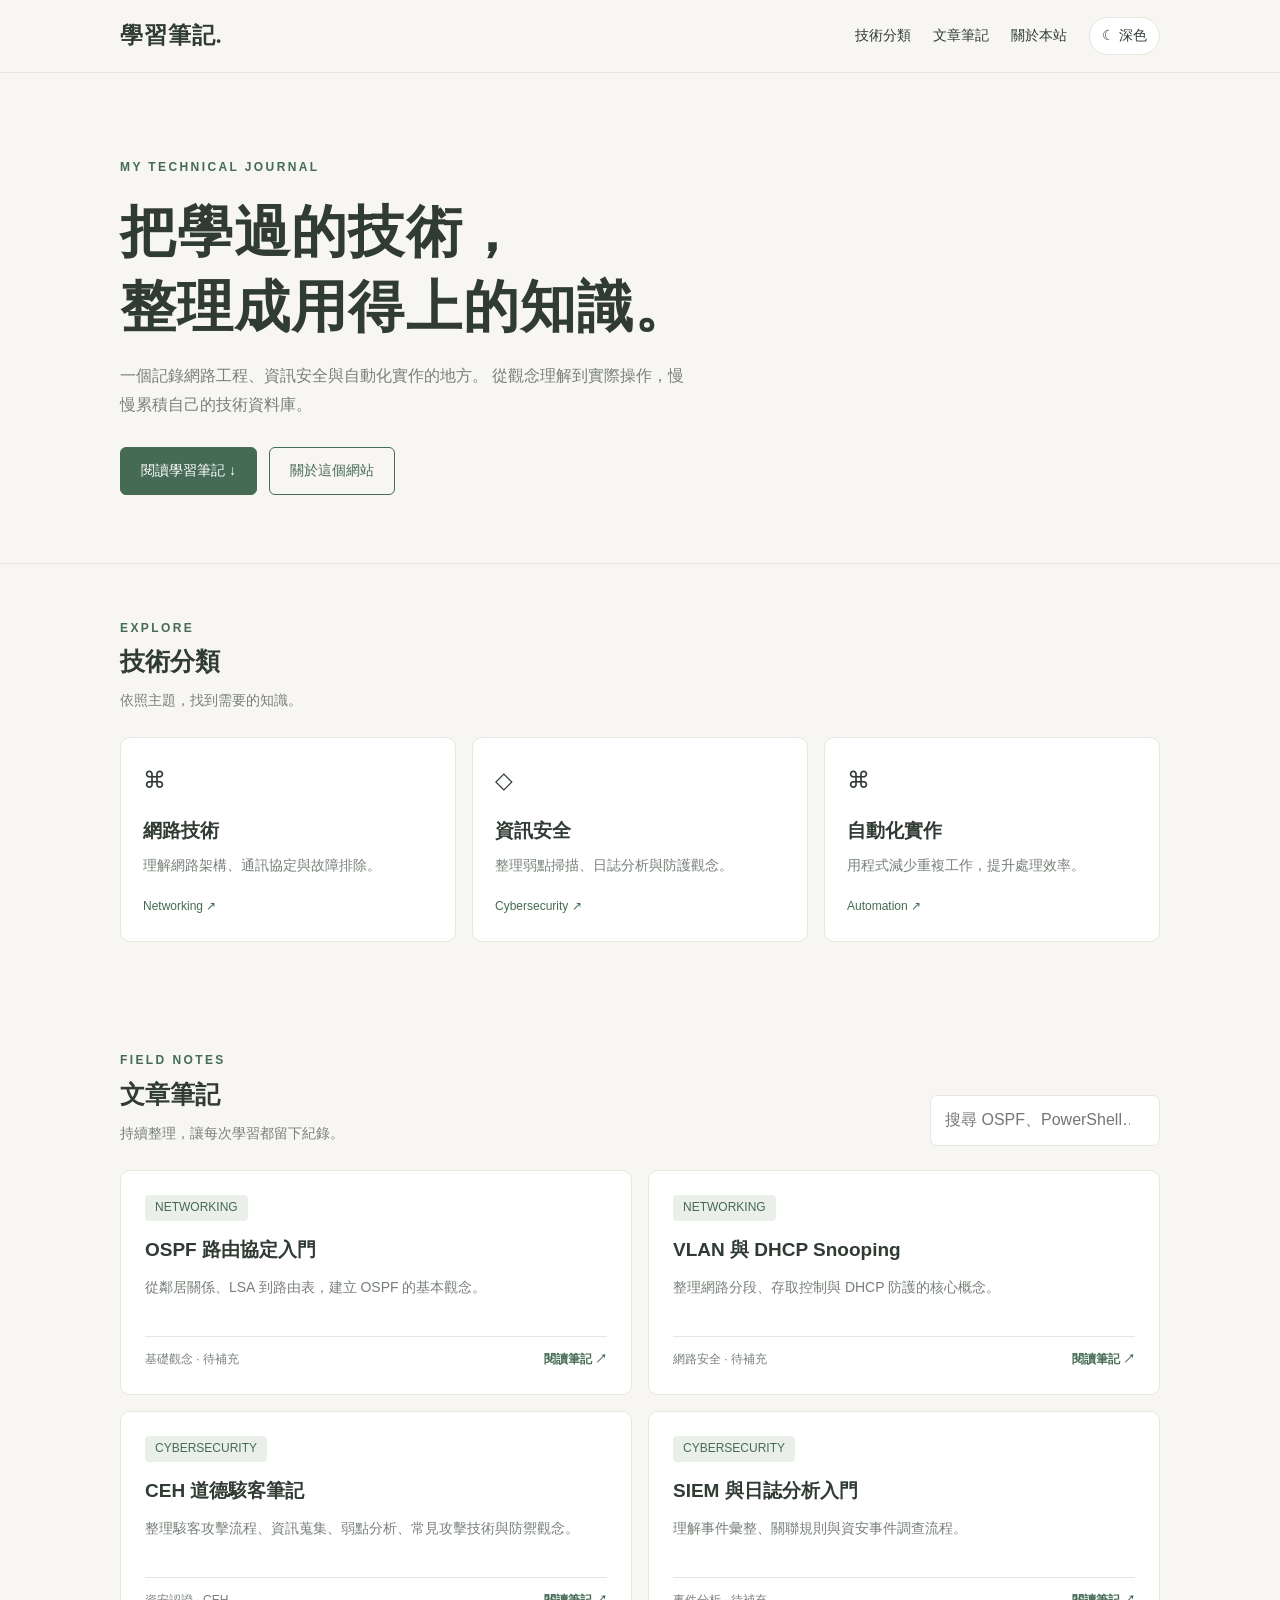
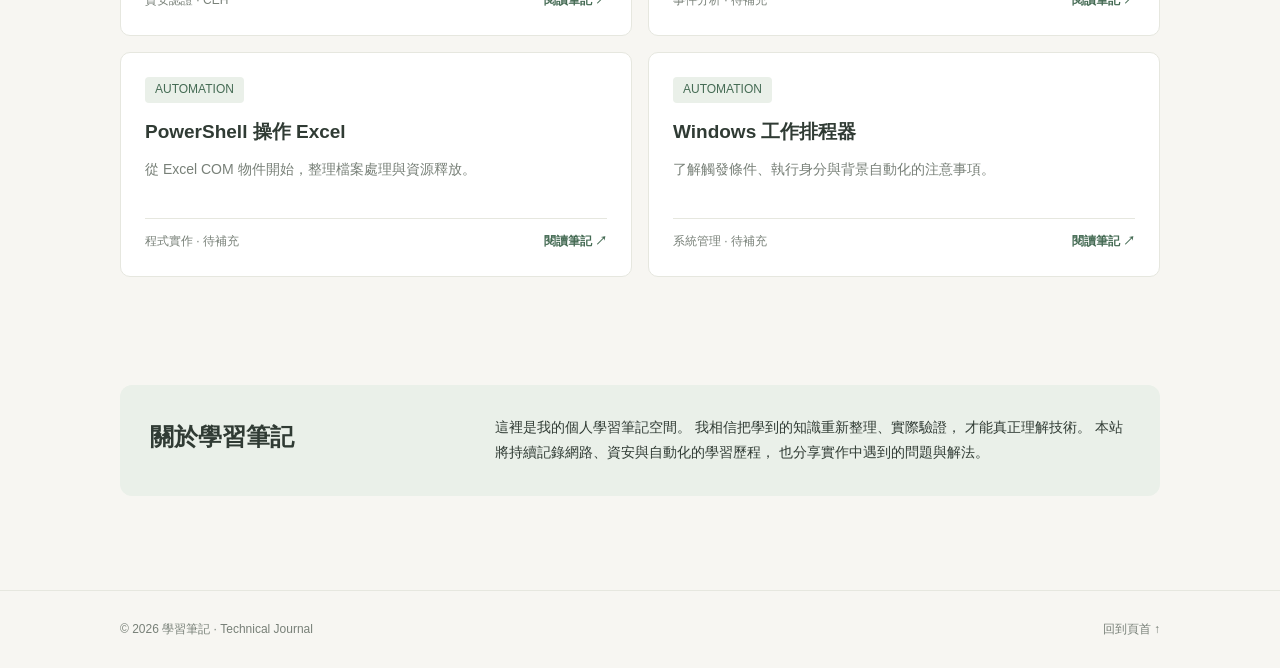
==== commit 4c76489c: "Update index.html" ====
--- a/index.html
+++ b/index.html
@@ -7,7 +7,7 @@
   <meta name="theme-color" content="#f7f6f2">
   <meta name="description" content="整理網路工程、資訊安全與自動化技術的學習筆記。">
 
-  <title>技術筆記 | Technical Journal</title>
+  <title>學習筆記 | Technical Journal</title>
 
   <!-- 載入外部 CSS -->
   <link rel="stylesheet" href="style.css">
@@ -16,7 +16,7 @@
 <body>
   <header class="topbar">
     <div class="wrap nav">
-      <a class="brand" href="#home">技術筆記.</a>
+      <a class="brand" href="#home">學習筆記.</a>
 
       <nav class="navlinks" aria-label="主要導覽">
         <a href="#categories">技術分類</a>
@@ -38,7 +38,7 @@
           從觀念理解到實際操作，慢慢累積自己的技術資料庫。
         </p>
         <div class="hero-actions">
-          <a class="btn btn-primary" href="#articles">閱讀技術筆記 ↓</a>
+          <a class="btn btn-primary" href="#articles">閱讀學習筆記 ↓</a>
           <a class="btn btn-secondary" href="#about">關於這個網站</a>
         </div>
       </div>
@@ -125,7 +125,7 @@
             <p>整理駭客攻擊流程、資訊蒐集、弱點分析、常見攻擊技術與防禦觀念。</p>
             <div class="article-foot">
               <span>資安認證 · CEH</span>
-              <a href="notes/ceh.html">閱讀筆記 ↗</a>
+              <a href="article/cehv13.html">閱讀筆記 ↗</a>
             </div>
           </article>
 
@@ -170,9 +170,9 @@
     <section class="section" id="about">
       <div class="wrap">
         <div class="about">
-          <h2>關於技術筆記</h2>
+          <h2>關於學習筆記</h2>
           <p>
-            這裡是我的個人技術筆記空間。
+            這裡是我的個人學習筆記空間。
             我相信把學到的知識重新整理、實際驗證，
             才能真正理解技術。
             本站將持續記錄網路、資安與自動化的學習歷程，
@@ -185,7 +185,7 @@
 
   <footer>
     <div class="wrap footer-inner">
-      <span>© <span id="year"></span> 技術筆記 · Technical Journal</span>
+      <span>© <span id="year"></span> 學習筆記 · Technical Journal</span>
       <a href="#home">回到頁首 ↑</a>
     </div>
   </footer>
--- a/style.css
+++ b/style.css
@@ -422,3 +422,572 @@
     padding: 22px;
   }
 }
+
+
+/* ========================================
+   CEH Article Page — Japanese Technical Journal
+   只調整文章頁面，不影響首頁
+======================================== */
+
+body.note-page {
+  --note-bg: #f7f6f1;
+  --note-paper: #fffefa;
+  --note-text: #29352f;
+  --note-muted: #788078;
+  --note-green: #486653;
+  --note-green-light: #eaf0e9;
+  --note-border: #e4e5dc;
+
+  margin: 0;
+  background: var(--note-bg);
+  color: var(--note-text);
+  font-family:
+    -apple-system, BlinkMacSystemFont,
+    "Noto Sans TC", "Microsoft JhengHei", sans-serif;
+  line-height: 1.85;
+}
+
+/* 頂部導覽 */
+
+.note-page .note-header {
+  min-height: 68px;
+  padding: 0 7%;
+  display: flex;
+  align-items: center;
+  justify-content: space-between;
+  gap: 24px;
+  background: rgba(255, 254, 250, 0.96);
+  border-bottom: 1px solid var(--note-border);
+}
+
+.note-page .note-header .brand {
+  color: var(--note-text);
+  text-decoration: none;
+  font-size: 19px;
+  font-weight: 750;
+  letter-spacing: 0.04em;
+}
+
+.note-page .note-header .brand span {
+  color: var(--note-green);
+}
+
+.note-page .note-header nav {
+  display: flex;
+  align-items: center;
+  gap: 26px;
+}
+
+.note-page .note-header nav a {
+  color: var(--note-muted);
+  text-decoration: none;
+  font-size: 13px;
+  transition: color 0.2s ease;
+}
+
+.note-page .note-header nav a:hover {
+  color: var(--note-green);
+}
+
+/* 主版面 */
+
+.note-page .note-layout {
+  width: min(1120px, calc(100% - 48px));
+  margin: 44px auto 80px;
+  display: grid;
+  grid-template-columns: 205px minmax(0, 1fr);
+  align-items: start;
+  gap: 52px;
+}
+
+/* 左側目錄 */
+
+.note-page .note-sidebar {
+  position: sticky;
+  top: 28px;
+  padding: 22px 18px;
+  background: var(--note-paper);
+  border: 1px solid var(--note-border);
+  border-radius: 12px;
+}
+
+.note-page .note-sidebar-label {
+  margin: 0 0 14px;
+  color: var(--note-muted);
+  font-size: 10px;
+  font-weight: 700;
+  letter-spacing: 0.16em;
+}
+
+.note-page .note-sidebar a {
+  display: block;
+  margin: 0 -8px;
+  padding: 8px;
+  border-radius: 6px;
+  color: #657067;
+  font-size: 12px;
+  line-height: 1.65;
+  text-decoration: none;
+  transition: background 0.2s ease, color 0.2s ease;
+}
+
+.note-page .note-sidebar a:hover {
+  background: var(--note-green-light);
+  color: var(--note-green);
+}
+
+/* 文章紙張 */
+
+.note-page .note-content {
+  min-width: 0;
+  padding: 42px 48px;
+  background: var(--note-paper);
+  border: 1px solid var(--note-border);
+  border-radius: 14px;
+  box-shadow: 0 12px 38px rgba(49, 57, 45, 0.035);
+}
+
+/* 麵包屑 */
+
+.note-page .note-breadcrumb {
+  display: flex;
+  flex-wrap: wrap;
+  gap: 9px;
+  margin-bottom: 36px;
+  color: #9a9e96;
+  font-size: 12px;
+}
+
+.note-page .note-breadcrumb a {
+  color: var(--note-green);
+  text-decoration: none;
+}
+
+.note-page .note-breadcrumb a:hover {
+  text-decoration: underline;
+}
+
+/* 文章標題區 */
+
+.note-page .note-hero {
+  padding: 0 0 32px;
+  border-bottom: 1px solid var(--note-border);
+}
+
+.note-page .note-hero .tag {
+  display: inline-block;
+  margin-bottom: 18px;
+  padding: 5px 10px;
+  border-radius: 4px;
+  background: var(--note-green-light);
+  color: var(--note-green);
+  font-size: 10px;
+  font-weight: 750;
+  letter-spacing: 0.13em;
+}
+
+.note-page .note-hero h1 {
+  margin: 0 0 18px;
+  color: var(--note-text);
+  font-family: "Noto Serif TC", "Songti TC", serif;
+  font-size: clamp(30px, 4vw, 42px);
+  font-weight: 650;
+  line-height: 1.45;
+  letter-spacing: 0.025em;
+}
+
+.note-page .note-lead {
+  max-width: 620px;
+  margin: 0;
+  color: #6e776e;
+  font-size: 15px;
+  line-height: 2;
+}
+
+.note-page .note-meta {
+  display: flex;
+  flex-wrap: wrap;
+  gap: 9px;
+  margin-top: 22px;
+}
+
+.note-page .note-meta span {
+  padding: 5px 10px;
+  border: 1px solid var(--note-border);
+  border-radius: 4px;
+  color: var(--note-muted);
+  font-size: 11px;
+}
+
+/* 文章區塊 */
+
+.note-page .note-content section {
+  margin-top: 42px;
+  scroll-margin-top: 24px;
+}
+
+.note-page .note-content section + section {
+  padding-top: 32px;
+  border-top: 1px solid var(--note-border);
+}
+
+.note-page .note-content h2 {
+  margin: 0 0 22px;
+  padding-left: 14px;
+  border-left: 3px solid var(--note-green);
+  color: var(--note-text);
+  font-size: 22px;
+  font-weight: 720;
+  line-height: 1.5;
+  letter-spacing: 0.015em;
+}
+
+.note-page .note-content h3 {
+  margin: 28px 0 12px;
+  color: var(--note-green);
+  font-size: 16px;
+  font-weight: 700;
+}
+
+.note-page .note-content p {
+  margin: 12px 0 18px;
+  color: #525d54;
+  font-size: 14px;
+  line-height: 2;
+}
+
+.note-page .note-content ul,
+.note-page .note-content ol {
+  padding-left: 24px;
+  margin: 14px 0 24px;
+  color: #525d54;
+  font-size: 14px;
+}
+
+.note-page .note-content li {
+  padding-left: 4px;
+  margin: 8px 0;
+}
+
+.note-page .note-content li::marker {
+  color: var(--note-green);
+}
+
+.note-page .note-content strong {
+  color: #344b3b;
+}
+
+/* 柔和的重點提示框 */
+
+.note-page .note-callout {
+  margin: 24px 0;
+  padding: 20px 22px;
+  background: #f0f3ec;
+  border: 0;
+  border-left: 3px solid #819681;
+  border-radius: 0 8px 8px 0;
+}
+
+.note-page .note-callout strong {
+  display: block;
+  margin-bottom: 6px;
+  color: var(--note-green);
+  font-size: 14px;
+}
+
+.note-page .note-callout p {
+  margin: 0;
+  color: #59675a;
+  font-size: 13px;
+}
+
+/* 學習流程 */
+
+.note-page .note-steps {
+  display: grid;
+  gap: 12px;
+  margin: 24px 0;
+}
+
+.note-page .note-step {
+  display: grid;
+  grid-template-columns: 42px minmax(0, 1fr);
+  gap: 14px;
+  padding: 17px;
+  border: 1px solid var(--note-border);
+  border-radius: 8px;
+  background: #fffefa;
+}
+
+.note-page .note-step > span {
+  display: grid;
+  width: 36px;
+  height: 36px;
+  place-items: center;
+  border-radius: 50%;
+  background: var(--note-green-light);
+  color: var(--note-green);
+  font-size: 12px;
+  font-weight: 750;
+}
+
+.note-page .note-step strong {
+  font-size: 14px;
+}
+
+.note-page .note-step p {
+  margin: 5px 0 0;
+  color: var(--note-muted);
+  font-size: 13px;
+}
+
+/* 表格：外層可橫向捲動 */
+
+.note-page .note-table-wrap {
+  width: 100%;
+  margin: 22px 0 28px;
+  overflow-x: auto;
+  border: 1px solid var(--note-border);
+  border-radius: 8px;
+}
+
+.note-page .note-content table {
+  width: 100%;
+  min-width: 420px;
+  border-collapse: collapse;
+  background: #fffefa;
+  font-size: 13px;
+  text-align: left;
+}
+
+.note-page .note-content th {
+  padding: 14px 16px;
+  background: #edf1e9;
+  color: #405844;
+  font-weight: 700;
+  white-space: nowrap;
+}
+
+.note-page .note-content td {
+  padding: 13px 16px;
+  border-top: 1px solid #e9eae2;
+  color: #596158;
+  vertical-align: top;
+}
+
+.note-page .note-content tbody tr:hover {
+  background: #f8f8f2;
+}
+
+/* 複習清單 */
+
+.note-page .note-checklist {
+  display: grid;
+  gap: 10px;
+  margin: 22px 0 30px;
+}
+
+.note-page .note-checklist label {
+  display: flex;
+  align-items: flex-start;
+  gap: 11px;
+  padding: 13px 15px;
+  border: 1px solid var(--note-border);
+  border-radius: 7px;
+  background: #fffefa;
+  color: #515d53;
+  font-size: 13px;
+  line-height: 1.8;
+  cursor: pointer;
+}
+
+.note-page .note-checklist input {
+  flex: 0 0 auto;
+  margin-top: 6px;
+  accent-color: var(--note-green);
+}
+
+.note-page .note-checklist label:has(input:checked) {
+  background: #f0f3ec;
+  color: #7a8379;
+}
+
+/* 結尾 */
+
+.note-page .note-end {
+  margin: 36px 0 20px;
+  padding: 28px 20px;
+  background: #edf1e9;
+  border-radius: 8px;
+  text-align: center;
+}
+
+.note-page .note-end span {
+  color: #7d8c7e;
+  font-size: 10px;
+  letter-spacing: 0.18em;
+}
+
+.note-page .note-end p {
+  margin: 10px 0 0;
+  color: #405844;
+  font-family: "Noto Serif TC", "Songti TC", serif;
+  font-size: 17px;
+}
+
+.note-page .note-footer {
+  display: flex;
+  flex-wrap: wrap;
+  justify-content: space-between;
+  gap: 12px;
+  margin-top: 40px;
+  padding-top: 22px;
+  border-top: 1px solid var(--note-border);
+  font-size: 12px;
+}
+
+.note-page .note-footer a,
+.note-page .note-small a {
+  color: var(--note-green);
+  text-decoration: none;
+}
+
+.note-page .note-footer a:hover,
+.note-page .note-small a:hover {
+  text-decoration: underline;
+}
+
+.note-page .note-footer span,
+.note-page .note-small {
+  color: var(--note-muted);
+  font-size: 12px;
+}
+
+.note-page .note-small {
+  margin-top: 22px;
+  line-height: 1.9;
+}
+
+/* 手機版 */
+
+@media (max-width: 800px) {
+  .note-page .note-header {
+    padding: 16px 22px;
+  }
+
+  .note-page .note-header nav {
+    gap: 14px;
+  }
+
+  .note-page .note-layout {
+    width: min(100% - 28px, 640px);
+    margin: 22px auto 48px;
+    grid-template-columns: minmax(0, 1fr);
+    gap: 18px;
+  }
+
+  .note-page .note-sidebar {
+    position: static;
+    padding: 14px;
+  }
+
+  .note-page .note-sidebar-label {
+    margin-bottom: 8px;
+  }
+
+  .note-page .note-sidebar a {
+    display: inline-block;
+    margin: 3px 2px;
+    padding: 6px 9px;
+    background: #f5f5ef;
+  }
+
+  .note-page .note-content {
+    padding: 26px 22px;
+  }
+
+  .note-page .note-breadcrumb {
+    margin-bottom: 26px;
+  }
+
+  .note-page .note-content section {
+    margin-top: 32px;
+  }
+}
+
+@media (max-width: 480px) {
+  .note-page .note-header {
+    align-items: flex-start;
+    flex-direction: column;
+    gap: 10px;
+  }
+
+  .note-page .note-header nav {
+    flex-wrap: wrap;
+  }
+
+  .note-page .note-layout {
+    width: calc(100% - 20px);
+  }
+
+  .note-page .note-content {
+    padding: 22px 16px;
+  }
+
+  .note-page .note-hero h1 {
+    font-size: 29px;
+  }
+
+  .note-page .note-content h2 {
+    font-size: 19px;
+  }
+
+  .note-page .note-step {
+    grid-template-columns: 34px minmax(0, 1fr);
+    gap: 10px;
+    padding: 13px;
+  }
+
+  .note-page .note-step > span {
+    width: 30px;
+    height: 30px;
+  }
+}
+
+
+/* CEH 文章頁面：整體置中修正 */
+body.note-page {
+  width: 100%;
+  overflow-x: hidden;
+}
+
+.note-page .note-header {
+  box-sizing: border-box;
+  width: 100%;
+}
+
+.note-page .note-layout {
+  box-sizing: border-box;
+  width: calc(100% - 64px);
+  max-width: 1120px;
+  margin: 44px auto 80px;
+  grid-template-columns: 205px minmax(0, 1fr);
+  gap: 36px;
+}
+
+.note-page .note-content {
+  box-sizing: border-box;
+  width: 100%;
+  min-width: 0;
+}
+
+/* 平板與手機 */
+@media (max-width: 800px) {
+  .note-page .note-layout {
+    width: calc(100% - 32px);
+    margin: 24px auto 48px;
+    grid-template-columns: minmax(0, 1fr);
+    gap: 20px;
+  }
+}
+
